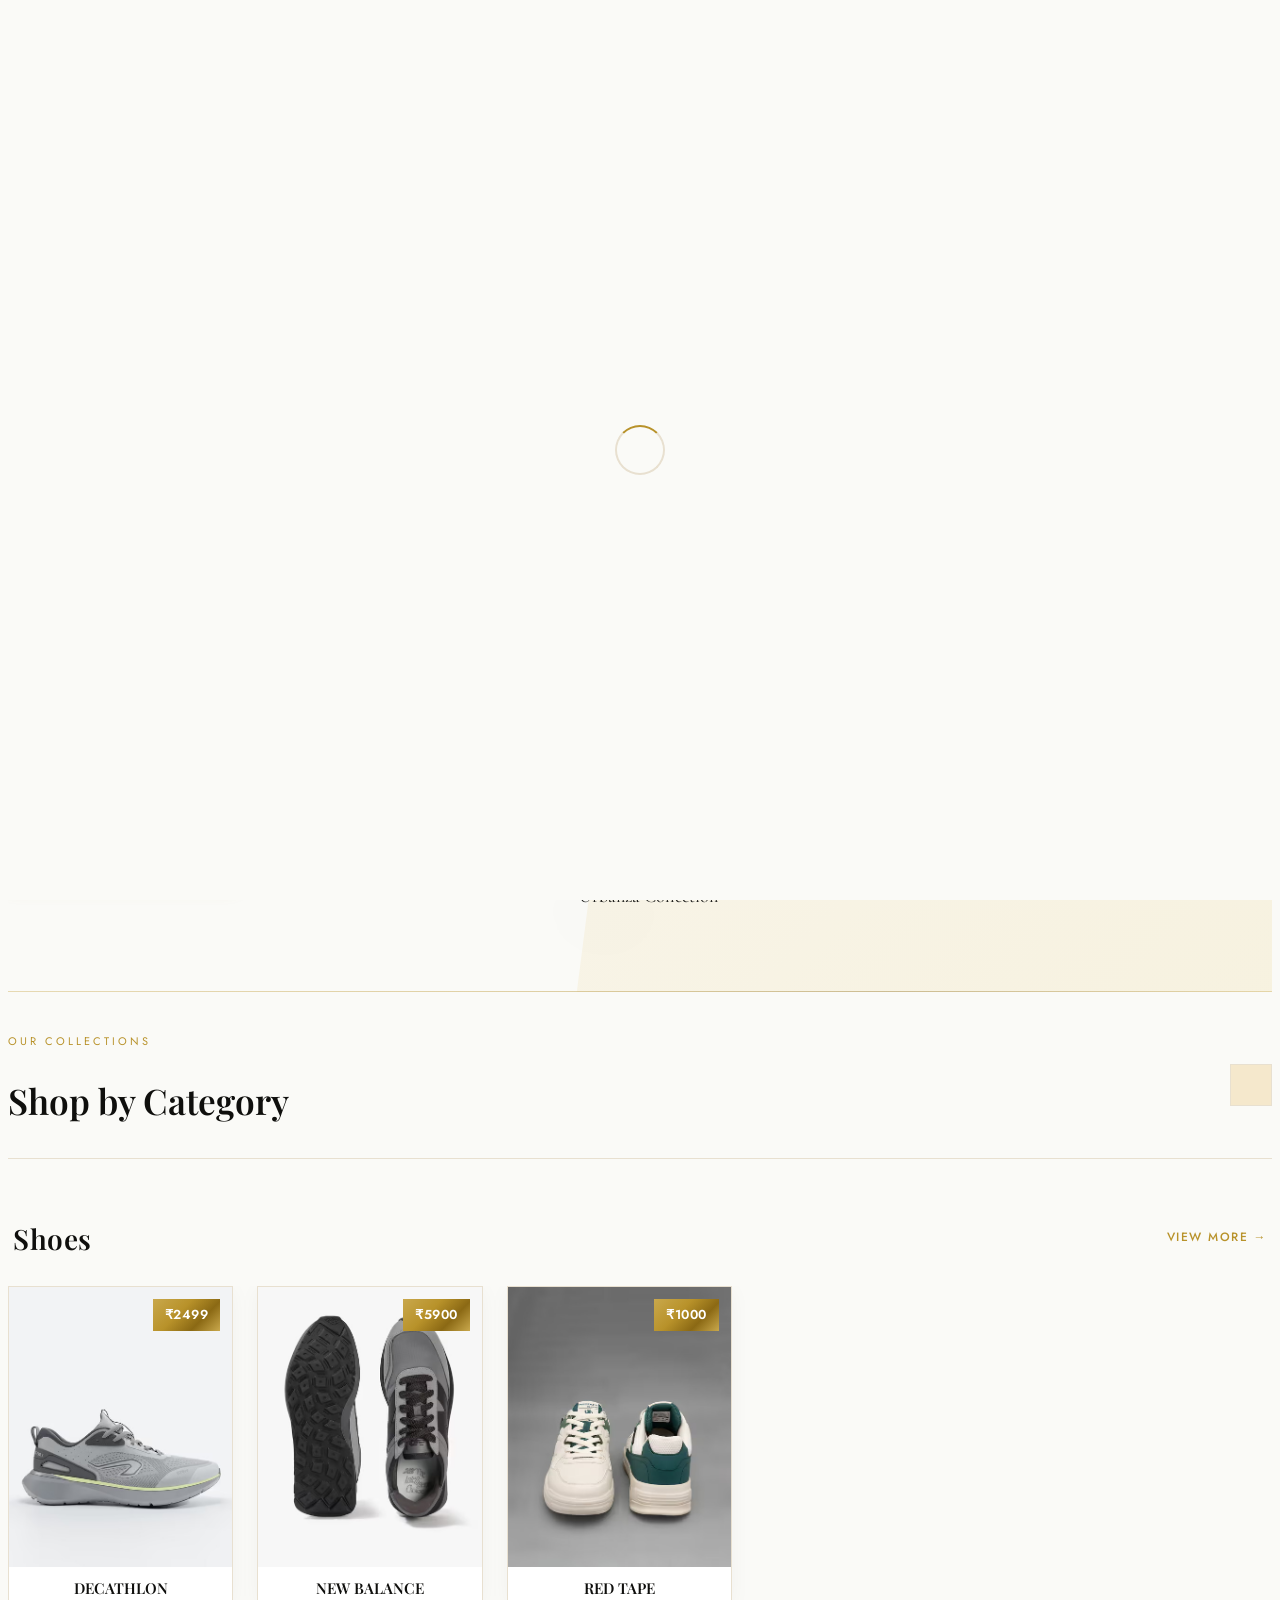
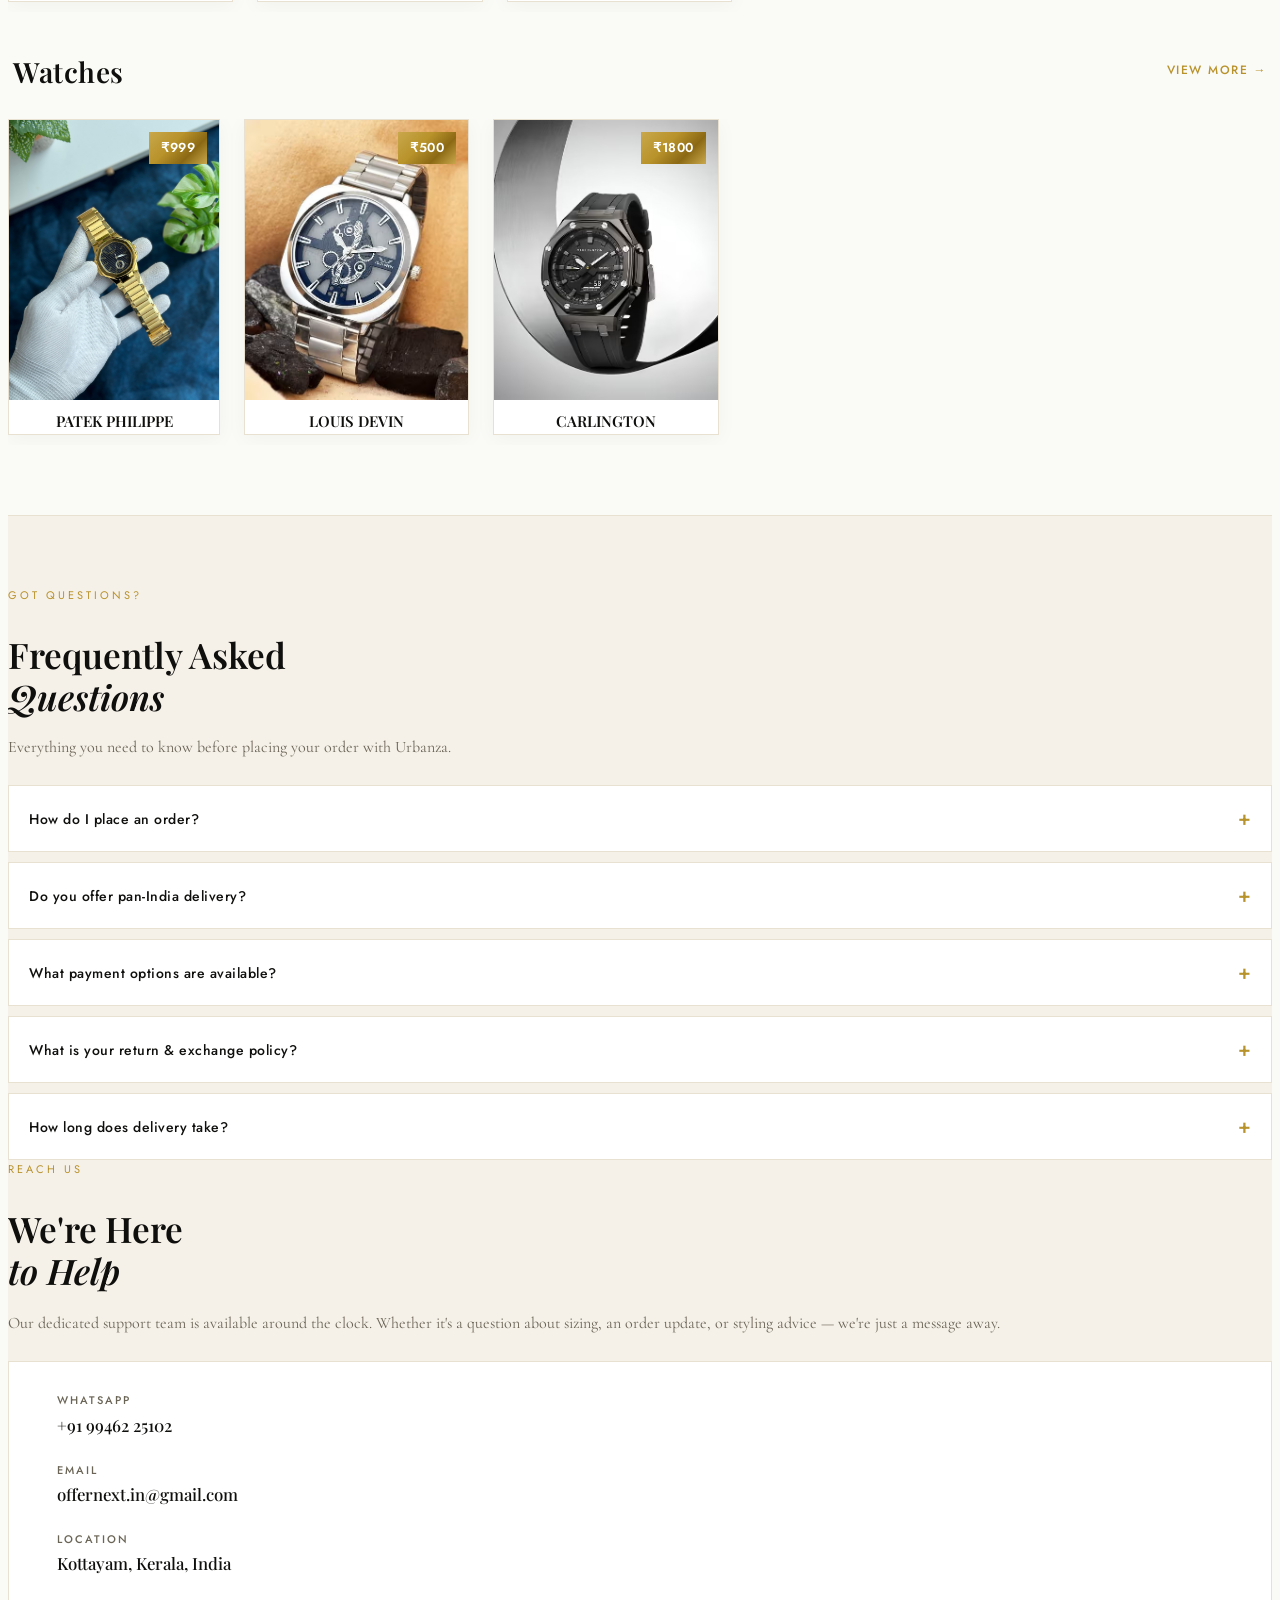
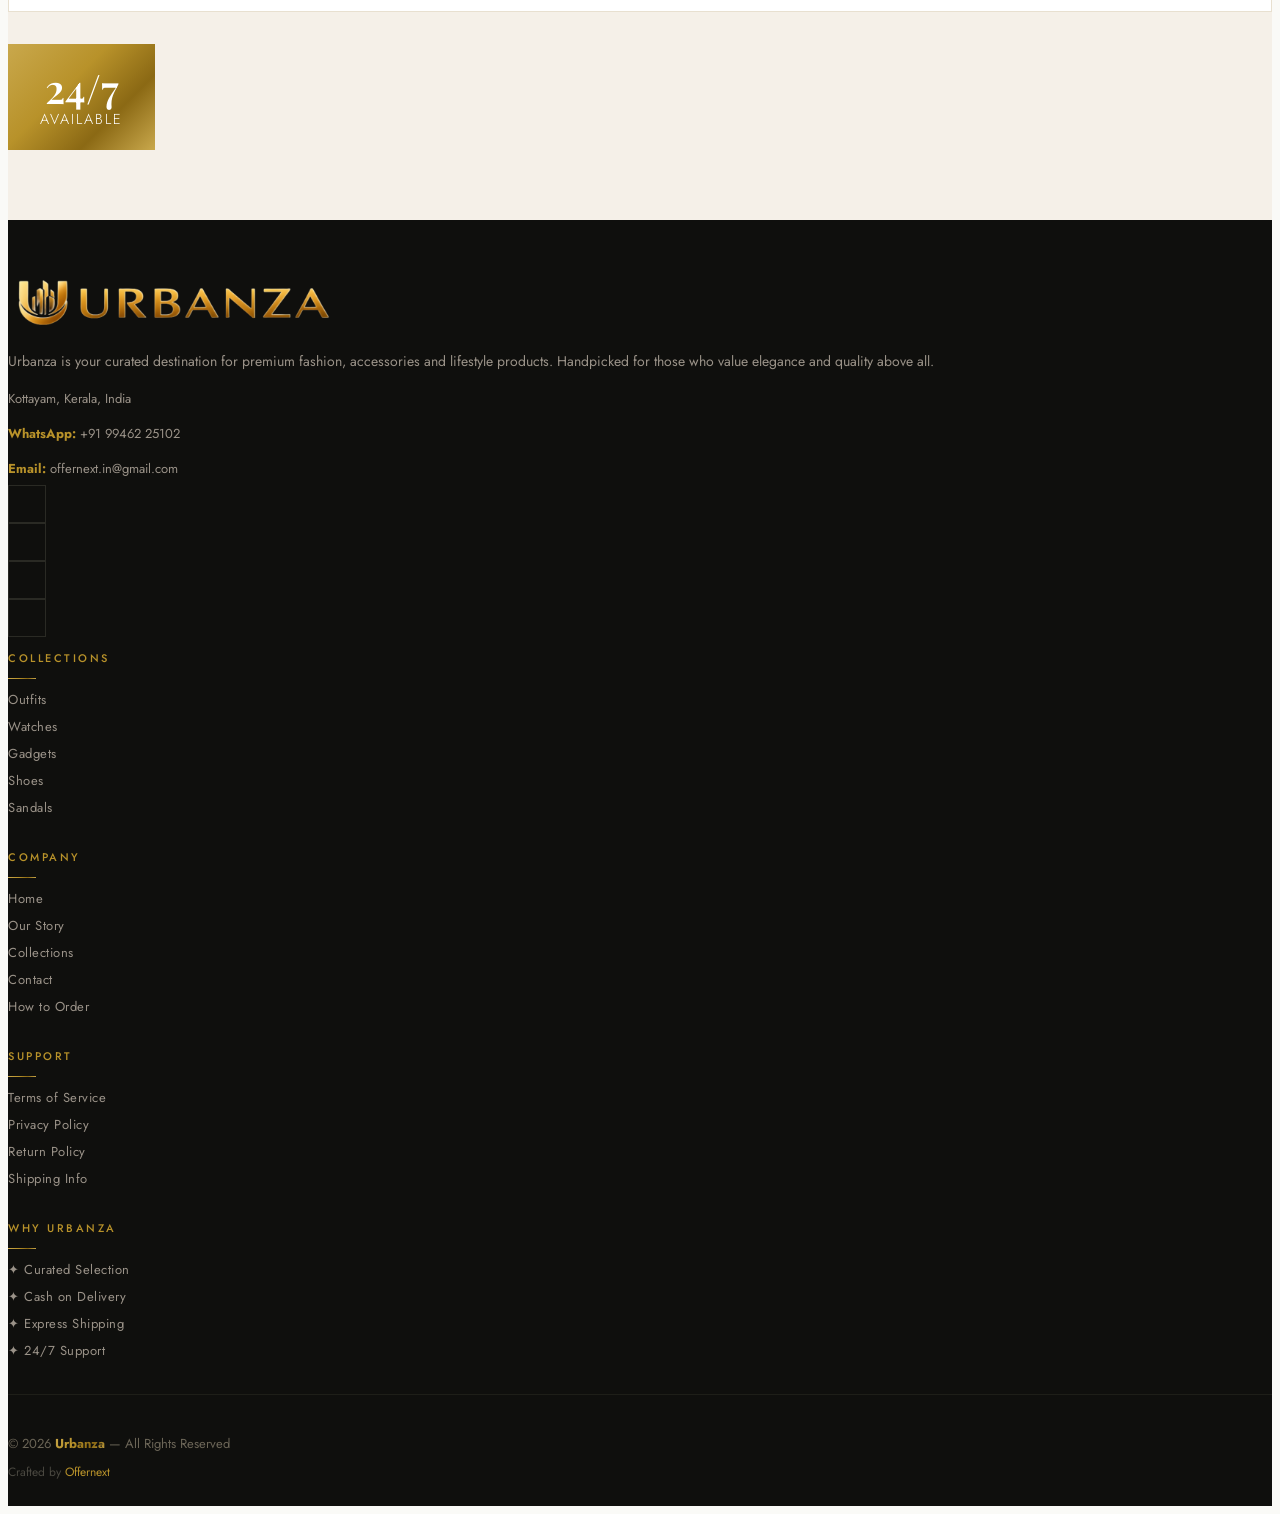
==== index.html @ 5f637f2b "Add files via upload" ====
<!-- 
  Built by Offernext
  🌐 https://offernext.in
  📧 offernext.in@gmail.com
-->
<!DOCTYPE html>
<html lang="en">
<head>
  <meta charset="utf-8">
  <meta content="width=device-width, initial-scale=1.0" name="viewport">
  <title>Urbanza — Elevated Living</title>
  <meta name="description" content="Urbanza — Curated luxury fashion, accessories and lifestyle essentials delivered across India.">
  <meta name="keywords" content="luxury fashion, premium watches, designer outfits, India">
  <link href="https://fonts.googleapis.com" rel="preconnect">
  <link href="https://fonts.gstatic.com" rel="preconnect" crossorigin>
  <link href="https://fonts.googleapis.com/css2?family=Playfair+Display:ital,wght@0,400;0,600;0,700;0,900;1,400;1,600&family=Cormorant+Garamond:ital,wght@0,300;0,400;0,500;0,600;1,300;1,400&family=Jost:wght@200;300;400;500;600&display=swap" rel="stylesheet">
  <link href="assets/vendor/bootstrap/css/bootstrap.min.css" rel="stylesheet">
  <link href="assets/vendor/bootstrap-icons/bootstrap-icons.css" rel="stylesheet">
  <link href="assets/vendor/aos/aos.css" rel="stylesheet">
  <link href="assets/vendor/glightbox/css/glightbox.min.css" rel="stylesheet">
  <link rel="stylesheet" href="https://cdn.jsdelivr.net/npm/swiper@11/swiper-bundle.min.css">
  <link href="assets/css/main.css" rel="stylesheet">
</head>

<body class="index-page">

  <div id="preloader">
    <div class="loader"></div>
  </div>

  <!-- ================= HEADER ================= -->
  <header id="header" class="header d-flex align-items-center fixed-top" data-aos="fade-down">
    <div class="header-container container-fluid container-xl position-relative d-flex align-items-center justify-content-between">
      <a href="index.html" class="logo d-flex align-items-center me-auto me-xl-0">
        <img src="assets/img/logo.png" alt="Urbanza">
      </a>
      <nav id="navmenu" class="navmenu">
        <ul>
          <li><a href="#hero" class="active">Home</a></li>
          <li><a href="#contact">About</a></li>
          <li class="dropdown">
            <a href="#">
              <span>Collections</span>
              <i class="bi bi-chevron-down toggle-dropdown"></i>
            </a>
            <ul id="categoryMenu"></ul>
          </li>
          <li><a href="#contact">Our Story</a></li>
          <li><a href="#contact">FAQ</a></li>
          <li><a href="#contact">Contact</a></li>
        </ul>
        <i class="mobile-nav-toggle d-xl-none bi bi-list"></i>
      </nav>
      <a class="btn-getstarted" href="#products"><i class="bi bi-bag"></i>Explore</a>
    </div>
  </header>

  <main class="main">

    <!-- ================= HERO SECTION ================= -->
    <section id="hero" class="hero section">
      <div class="container" data-aos="fade-up" data-aos-delay="100">
        <div class="row align-items-center">
          <div class="col-lg-6">
            <div class="hero-content" data-aos="fade-up" data-aos-delay="200">
              <div class="company-badge mb-4">
                <i class="bi bi-gem me-2"></i>
                Curated luxury for the discerning few
              </div>
              <h1 class="mb-4">
                Dress with<br>
                intention.<br>
                <span class="accent-text">Live in style.</span>
              </h1>
              <p class="mb-4 mb-md-5">
                Welcome to Urbanza — where every piece is handpicked for those who 
                appreciate the finer things. Premium quality, timeless design, 
                delivered to your door across India.
              </p>
              <div class="hero-buttons">
                <a class="hero-btn primary-btn" href="#products">
                  <i class="bi bi-bag"></i>
                  <span>Explore Collection</span>
                </a>
                <a class="hero-btn secondary-btn" href="#products">
                  <i class="bi bi-grid"></i>
                  <span>Categories</span>
                </a>
              </div>
            </div>
          </div>
          <div class="col-lg-6">
            <div class="hero-image" data-aos="zoom-out" data-aos-delay="200">
              <img src="assets/img/hero-img.png" alt="Urbanza Collection" class="img-fluid">
            </div>
          </div>
        </div>
      </div>
    </section>

    <!-- ================= PRODUCTS/CATEGORIES SECTION ================= -->
    <section class="product-wrapper">
      <div class="container">
        <div class="category-header-custom" data-aos="fade-up">
          <div>
            <span class="section-label">Our Collections</span>
            <h2 class="title">Shop by Category</h2>
          </div>
          <div class="category-search-wrapper" data-aos="fade-up">
            <i class="bi bi-search"></i>
            <input id="categorySearch" placeholder="Search collections..." />
          </div>
        </div>
        <section class="product-section" id="products" data-aos="fade-up" data-aos-delay="100">
        </section>
      </div>
    </section>

    <!-- ================= CONTACT & FAQ SECTION ================= -->
    <section id="contact" class="contact section faq-contact-section">
      <div class="container">
        <div class="row gy-4 align-items-start justify-content-between">

          <!-- FAQ -->
          <div class="col-xl-5">
            <span class="section-label" data-aos="fade-up">Got Questions?</span>
            <h2 class="title" data-aos="fade-up">Frequently Asked<br><em>Questions</em></h2>
            <p class="faq-description" data-aos="fade-up" data-aos-delay="100">
              Everything you need to know before placing your order with Urbanza.
            </p>
            <div class="faq" data-aos="fade-up" data-aos-delay="200">
              <div class="faq-item">
                <button class="faq-question">
                  How do I place an order?
                  <span class="faq-icon">+</span>
                </button>
                <div class="faq-answer">
                  <div class="faq-answer-inner">
                    Select your product, choose size & color, click "Place Order", and confirm the details via WhatsApp. Our team will process it promptly.
                  </div>
                </div>
              </div>
              <div class="faq-item">
                <button class="faq-question">
                  Do you offer pan-India delivery?
                  <span class="faq-icon">+</span>
                </button>
                <div class="faq-answer">
                  <div class="faq-answer-inner">
                    Yes, Urbanza delivers across all states in India with fast, insured, and secure shipping.
                  </div>
                </div>
              </div>
              <div class="faq-item">
                <button class="faq-question">
                  What payment options are available?
                  <span class="faq-icon">+</span>
                </button>
                <div class="faq-answer">
                  <div class="faq-answer-inner">
                    We accept UPI, Cash on Delivery (where available), and direct bank transfer.
                  </div>
                </div>
              </div>
              <div class="faq-item">
                <button class="faq-question">
                  What is your return & exchange policy?
                  <span class="faq-icon">+</span>
                </button>
                <div class="faq-answer">
                  <div class="faq-answer-inner">
                    We offer hassle-free size exchanges within 3 days of delivery. Please retain original packaging.
                  </div>
                </div>
              </div>
              <div class="faq-item">
                <button class="faq-question">
                  How long does delivery take?
                  <span class="faq-icon">+</span>
                </button>
                <div class="faq-answer">
                  <div class="faq-answer-inner">
                    Standard delivery takes 3–7 working days depending on your location across India.
                  </div>
                </div>
              </div>
            </div>
          </div>

          <!-- Contact -->
          <div class="col-xl-6">
            <span class="section-label" data-aos="fade-up">Reach Us</span>
            <h2 class="title" data-aos="fade-up">We're Here<br><em>to Help</em></h2>
            <p class="contact-description" data-aos="fade-up" data-aos-delay="100">
              Our dedicated support team is available around the clock. Whether it's a 
              question about sizing, an order update, or styling advice — we're just a 
              message away.
            </p>
            <div class="contact-box" data-aos="fade-up" data-aos-delay="200">
              <div class="contact-item">
                <i class="bi bi-whatsapp"></i>
                <div>
                  <h4>WhatsApp</h4>
                  <p>+91 99462 25102</p>
                </div>
              </div>
              <div class="contact-item">
                <i class="bi bi-envelope-fill"></i>
                <div>
                  <h4>Email</h4>
                  <p>offernext.in@gmail.com</p>
                </div>
              </div>
              <div class="contact-item">
                <i class="bi bi-geo-alt-fill"></i>
                <div>
                  <h4>Location</h4>
                  <p>Kottayam, Kerala, India</p>
                </div>
              </div>
            </div>
            <div class="image-wrapper" data-aos="fade-up">
              <div class="experience-badge">
                <h3>24/7 <span>Available</span></h3>
              </div>
            </div>
          </div>

        </div>
      </div>
    </section>

  </main>

  <!-- ================= FOOTER ================= -->
  <footer id="footer" class="footer" data-aos="fade-up">
    <div class="container footer-top">
      <div class="row gy-4">

        <div class="col-lg-4 col-md-6 footer-about">
          <a href="index.html" class="logo d-flex align-items-center mb-3">
            <img src="assets/img/logo.png" alt="Urbanza" style="max-height:48px;">
          </a>
          <p>
            Urbanza is your curated destination for premium fashion, 
            accessories and lifestyle products. Handpicked for those who 
            value elegance and quality above all.
          </p>
          <div class="footer-contact pt-3">
            <p>Kottayam, Kerala, India</p>
            <p class="mt-2"><strong style="color:#B8922A;">WhatsApp:</strong> <span>+91 99462 25102</span></p>
            <p><strong style="color:#B8922A;">Email:</strong> <span>offernext.in@gmail.com</span></p>
          </div>
          <div class="social-links d-flex mt-4">
            <a href=""><i class="bi bi-twitter-x"></i></a>
            <a href=""><i class="bi bi-facebook"></i></a>
            <a href=""><i class="bi bi-instagram"></i></a>
            <a href=""><i class="bi bi-linkedin"></i></a>
          </div>
        </div>

        <div class="col-lg-2 col-md-3 footer-links">
          <h4>Collections</h4>
          <ul>
            <li><a href="category.html?name=Trending%20Outfits">Outfits</a></li>
            <li><a href="category.html?name=Watches">Watches</a></li>
            <li><a href="category.html?name=Gadgets">Gadgets</a></li>
            <li><a href="category.html?name=Shoes">Shoes</a></li>
            <li><a href="category.html?name=Sandals">Sandals</a></li>
          </ul>
        </div>

        <div class="col-lg-2 col-md-3 footer-links">
          <h4>Company</h4>
          <ul>
            <li><a href="#hero">Home</a></li>
            <li><a href="#contact">Our Story</a></li>
            <li><a href="#products">Collections</a></li>
            <li><a href="#contact">Contact</a></li>
            <li><a href="#contact">How to Order</a></li>
          </ul>
        </div>

        <div class="col-lg-2 col-md-3 footer-links">
          <h4>Support</h4>
          <ul>
            <li><a href="#">Terms of Service</a></li>
            <li><a href="#">Privacy Policy</a></li>
            <li><a href="#">Return Policy</a></li>
            <li><a href="#">Shipping Info</a></li>
          </ul>
        </div>

        <div class="col-lg-2 col-md-3 footer-links">
          <h4>Why Urbanza</h4>
          <ul>
            <li><a href="#">✦ Curated Selection</a></li>
            <li><a href="#">✦ Cash on Delivery</a></li>
            <li><a href="#">✦ Express Shipping</a></li>
            <li><a href="#">✦ 24/7 Support</a></li>
          </ul>
        </div>

      </div>
    </div>
    <div class="container copyright text-center mt-4">
      <p>© 2026 <strong class="px-1 sitename">Urbanza</strong> — All Rights Reserved</p>
      <div class="credits">
        Crafted by <a href="https://offernext.in">Offernext</a>
      </div>
    </div>
  </footer>

  <!-- SCROLL TO TOP -->
  <a href="#" id="scroll-top" class="scroll-top d-flex align-items-center justify-content-center">
    <i class="bi bi-arrow-up-short"></i>
  </a>

  <!-- VENDOR SCRIPTS -->
  <script src="assets/vendor/bootstrap/js/bootstrap.bundle.min.js"></script>
  <script src="assets/vendor/aos/aos.js"></script>
  <script src="assets/vendor/glightbox/js/glightbox.min.js"></script>
  <script src="https://cdn.jsdelivr.net/npm/swiper@11/swiper-bundle.min.js"></script>
  <script src="assets/vendor/isotope-layout/isotope.pkgd.min.js"></script>

  <!-- APP SCRIPTS -->
  <script src="assets/js/products-data.js"></script>
  <script src="assets/js/products.js"></script>
  <script src="assets/js/main.js"></script>
</body>
</html>
---- assets/css/main.css ----
/* 
  Built by Offernext
  https://offernext.in
  offernext.in@gmail.com
*/

/* ============================================================
   LUXURY FONT IMPORTS - Playfair Display + Cormorant Garamond
   ============================================================ */
@import url('https://fonts.googleapis.com/css2?family=Playfair+Display:ital,wght@0,400;0,600;0,700;0,900;1,400;1,600&family=Cormorant+Garamond:ital,wght@0,300;0,400;0,500;0,600;1,300;1,400&family=Jost:wght@200;300;400;500;600&display=swap');

/* Fonts */
:root {
  --default-font: "Cormorant Garamond", Georgia, serif;
  --heading-font: "Playfair Display", Georgia, serif;
  --nav-font: "Jost", sans-serif;
  --ui-font: "Jost", sans-serif;
}

/* ============================================================
   LUXURY COLOR PALETTE - Gold & Cream
   ============================================================ */
:root {
  --background-color: #FAFAF7;
  --default-color: #1C1C1A;
  --heading-color: #0F0F0D;
  --accent-color: #B8922A;
  --accent-light: #D4A843;
  --accent-pale: #F5E8CC;
  --gold-gradient: linear-gradient(135deg, #C9A84C 0%, #B8922A 40%, #8B6914 70%, #C9A84C 100%);
  --surface-color: #FFFFFF;
  --contrast-color: #FFFFFF;
  --border-color: #E8E0D0;
  --muted-color: #6B6557;
}

/* Nav Menu Colors */
:root {
  --nav-color: #1C1C1A;
  --nav-hover-color: #B8922A;
  --nav-mobile-background-color: #FAFAF7;
  --nav-dropdown-background-color: #FAFAF7;
  --nav-dropdown-color: #1C1C1A;
  --nav-dropdown-hover-color: #B8922A;
}

/* Smooth scroll */
:root {
  scroll-behavior: smooth;
}

/* ============================================================
   BASE STYLES
   ============================================================ */
*, *::before, *::after {
  box-sizing: border-box;
}

body {
  color: var(--default-color);
  background-color: var(--background-color);
  font-family: var(--default-font);
  font-size: 18px;
  font-weight: 400;
  line-height: 1.7;
  -webkit-font-smoothing: antialiased;
}

a {
  color: var(--accent-color);
  text-decoration: none;
  transition: 0.3s;
}

a:hover {
  color: var(--accent-light);
  text-decoration: none;
}

h1, h2, h3, h4, h5, h6 {
  color: var(--heading-color);
  font-family: var(--heading-font);
  font-weight: 600;
  line-height: 1.2;
}

p {
  color: var(--muted-color);
  font-size: 1rem;
  line-height: 1.8;
}

/* ============================================================
   LUXURY DECORATIVE ELEMENTS
   ============================================================ */
.gold-divider {
  display: block;
  width: 60px;
  height: 2px;
  background: var(--gold-gradient);
  margin: 1rem 0;
}

/* ============================================================
   PRELOADER
   ============================================================ */
#preloader {
  position: fixed;
  inset: 0;
  background: #FAFAF7;
  display: flex;
  flex-direction: column;
  justify-content: center;
  align-items: center;
  z-index: 99999;
  gap: 20px;
}

.loader {
  width: 50px;
  height: 50px;
  border: 2px solid #E8E0D0;
  border-top: 2px solid #B8922A;
  border-radius: 50%;
  animation: spin 1s linear infinite;
}

@keyframes spin {
  to { transform: rotate(360deg); }
}

/* ============================================================
   HEADER
   ============================================================ */
.header {
  --background-color: rgba(250, 250, 247, 0);
  color: var(--default-color);
  background-color: var(--background-color);
  padding: 14px 0;
  transition: all 0.5s;
  z-index: 997;
}

.header .header-container {
  background: rgba(250, 250, 247, 0.95);
  backdrop-filter: blur(20px);
  -webkit-backdrop-filter: blur(20px);
  border-radius: 0;
  padding: 8px 30px;
  border-bottom: 1px solid var(--border-color);
  box-shadow: 0 2px 30px rgba(184, 146, 42, 0.08);
}

.scrolled .header .header-container {
  background: rgba(250, 250, 247, 0.98);
  box-shadow: 0 4px 40px rgba(0, 0, 0, 0.08);
}

.header .logo {
  line-height: 1;
  padding-left: 0;
}

.header .logo img {
  max-height: 30px;
  margin-right: 0;
}

.header .logo h1 {
  font-family: var(--heading-font);
  font-size: 28px;
  margin: 0;
  font-weight: 700;
  background: var(--gold-gradient);
  -webkit-background-clip: text;
  -webkit-text-fill-color: transparent;
  background-clip: text;
  letter-spacing: 3px;
}

.header .btn-getstarted,
.header .btn-getstarted:focus {
  color: var(--contrast-color);
  background: var(--gold-gradient);
  font-family: var(--ui-font);
  font-size: 12px;
  font-weight: 500;
  letter-spacing: 2px;
  text-transform: uppercase;
  padding: 10px 24px;
  margin: 0 0 0 30px;
  border-radius: 0;
  border: 1px solid transparent;
  transition: 0.3s;
}

.header .btn-getstarted:hover,
.header .btn-getstarted:focus:hover {
  color: var(--accent-color);
  background: transparent;
  border-color: var(--accent-color);
}

@media (max-width: 1200px) {
  .header { padding-top: 10px; }
  .header .header-container {
    margin-left: 0;
    margin-right: 0;
    padding: 8px 16px 8px 20px;
  }
  .header .logo { order: 1; }
  .header .btn-getstarted {
    order: 2;
    margin: 0 10px 0 0;
    padding: 8px 16px;
    font-size: 11px;
  }
  .header .navmenu { order: 3; }
}

@media (max-width: 780px) {
  .header .logo img { max-height: 40px; }
}

/* ============================================================
   NAVIGATION
   ============================================================ */
/* Desktop Nav */
@media (min-width: 1200px) {
  .navmenu { padding: 0; }

  .navmenu ul {
    margin: 0;
    padding: 0;
    display: flex;
    list-style: none;
    align-items: center;
  }

  .navmenu li { position: relative; }

  .navmenu a,
  .navmenu a:focus {
    color: var(--nav-color);
    padding: 18px 16px;
    font-size: 12px;
    font-family: var(--nav-font);
    font-weight: 400;
    letter-spacing: 2px;
    text-transform: uppercase;
    display: flex;
    align-items: center;
    justify-content: space-between;
    white-space: nowrap;
    transition: 0.3s;
  }

  .navmenu a i,
  .navmenu a:focus i {
    font-size: 11px;
    line-height: 0;
    margin-left: 5px;
    transition: 0.3s;
  }

  .navmenu li:last-child a { padding-right: 0; }

  .navmenu li:hover > a,
  .navmenu .active,
  .navmenu .active:focus {
    color: var(--nav-hover-color);
  }

  .navmenu .dropdown ul {
    margin: 0;
    padding: 14px 0;
    background: var(--surface-color);
    display: block;
    position: absolute;
    visibility: hidden;
    left: 14px;
    top: 130%;
    opacity: 0;
    transition: 0.3s;
    border-radius: 0;
    z-index: 99;
    min-width: 200px;
    border: 1px solid var(--border-color);
    box-shadow: 0 10px 40px rgba(0,0,0,0.10);
  }

  .navmenu .dropdown ul li { min-width: 200px; }

  .navmenu .dropdown ul a {
    padding: 10px 24px;
    font-size: 11px;
    letter-spacing: 1.5px;
    text-transform: uppercase;
    color: var(--nav-dropdown-color);
  }

  .navmenu .dropdown ul a:hover,
  .navmenu .dropdown ul .active:hover,
  .navmenu .dropdown ul li:hover > a {
    color: var(--nav-dropdown-hover-color);
  }

  .navmenu .dropdown:hover > ul {
    opacity: 1;
    top: 100%;
    visibility: visible;
  }
}

/* Mobile Nav */
@media (max-width: 1199px) {
  .mobile-nav-toggle {
    color: var(--nav-color);
    font-size: 26px;
    line-height: 0;
    margin-right: 10px;
    cursor: pointer;
    transition: color 0.3s;
  }

  .navmenu {
    padding: 0;
    z-index: 9997;
  }

  .navmenu ul {
    display: none;
    list-style: none;
    position: absolute;
    inset: 60px 20px 20px 20px;
    padding: 14px 0;
    margin: 0;
    border-radius: 0;
    background-color: var(--nav-mobile-background-color);
    border: 1px solid var(--border-color);
    overflow-y: auto;
    transition: 0.3s;
    z-index: 9998;
    box-shadow: 0 10px 40px rgba(0,0,0,0.1);
  }

  .navmenu a,
  .navmenu a:focus {
    color: var(--nav-dropdown-color);
    padding: 12px 24px;
    font-family: var(--nav-font);
    font-size: 12px;
    font-weight: 400;
    letter-spacing: 2px;
    text-transform: uppercase;
    display: flex;
    align-items: center;
    justify-content: space-between;
    white-space: nowrap;
    transition: 0.3s;
  }

  .navmenu a i,
  .navmenu a:focus i {
    font-size: 12px;
    line-height: 0;
    margin-left: 5px;
    width: 30px;
    height: 30px;
    display: flex;
    align-items: center;
    justify-content: center;
    border-radius: 50%;
    transition: 0.3s;
    background-color: color-mix(in srgb, var(--accent-color), transparent 90%);
  }

  .navmenu a:hover,
  .navmenu .active,
  .navmenu .active:focus { color: var(--nav-dropdown-hover-color); }

  .navmenu .active i,
  .navmenu .active:focus i {
    background-color: var(--accent-color);
    color: var(--contrast-color);
    transform: rotate(180deg);
  }

  .navmenu .dropdown ul {
    position: static;
    display: none;
    z-index: 99;
    padding: 10px 0;
    margin: 10px 20px;
    background-color: var(--nav-dropdown-background-color);
    border: 1px solid color-mix(in srgb, var(--default-color), transparent 90%);
    box-shadow: none;
    transition: all 0.5s ease-in-out;
  }

  .navmenu .dropdown > .dropdown-active {
    display: block;
    background-color: rgba(33, 37, 41, 0.03);
  }

  .mobile-nav-active { overflow: hidden; }

  .mobile-nav-active .mobile-nav-toggle {
    color: #fff;
    position: absolute;
    font-size: 32px;
    top: 15px;
    right: 15px;
    margin-right: 0;
    z-index: 9999;
  }

  .mobile-nav-active .navmenu {
    position: fixed;
    overflow: hidden;
    inset: 0;
    background: rgba(15, 15, 13, 0.85);
    transition: 0.3s;
  }

  .mobile-nav-active .navmenu > ul { display: block; }
}

/* ============================================================
   FOOTER
   ============================================================ */
.footer {
  color: var(--default-color);
  background-color: #0F0F0D;
  font-size: 14px;
  position: relative;
}

.footer .footer-top {
  padding-top: 60px;
}

.footer .footer-about .logo {
  line-height: 1;
  margin-bottom: 20px;
}

.footer .footer-about .logo img {
  max-height: 30px;
  margin-right: 0;
}

.footer .footer-about .logo span {
  font-family: var(--heading-font);
  font-size: 28px;
  font-weight: 700;
  letter-spacing: 3px;
  background: var(--gold-gradient);
  -webkit-background-clip: text;
  -webkit-text-fill-color: transparent;
  background-clip: text;
}

.footer .footer-about p {
  font-size: 14px;
  color: #9A9288;
  font-family: var(--ui-font);
  line-height: 1.7;
}

.footer .footer-contact p {
  color: #9A9288;
  font-family: var(--ui-font);
  font-size: 13px;
  margin-bottom: 5px;
}

.footer .social-links a {
  display: flex;
  align-items: center;
  justify-content: center;
  width: 38px;
  height: 38px;
  border-radius: 0;
  border: 1px solid #2A2A24;
  font-size: 15px;
  color: #9A9288;
  margin-right: 8px;
  transition: 0.3s;
}

.footer .social-links a:hover {
  color: var(--accent-color);
  border-color: var(--accent-color);
}

.footer h4 {
  font-family: var(--ui-font);
  font-size: 11px;
  font-weight: 500;
  letter-spacing: 2.5px;
  text-transform: uppercase;
  color: var(--accent-color);
  position: relative;
  padding-bottom: 14px;
  margin-bottom: 14px;
}

.footer h4::after {
  content: '';
  position: absolute;
  bottom: 0;
  left: 0;
  width: 28px;
  height: 1px;
  background: var(--gold-gradient);
}

.footer .footer-links { margin-bottom: 30px; }

.footer .footer-links ul {
  list-style: none;
  padding: 0;
  margin: 0;
}

.footer .footer-links ul li {
  padding: 7px 0;
  display: flex;
  align-items: center;
}

.footer .footer-links ul li:first-child { padding-top: 0; }

.footer .footer-links ul a {
  color: #9A9288;
  font-family: var(--ui-font);
  font-size: 13px;
  letter-spacing: 0.5px;
  display: inline-block;
  line-height: 1;
  transition: 0.3s;
}

.footer .footer-links ul a:hover { color: var(--accent-color); }

.footer .copyright {
  padding: 24px 0;
  border-top: 1px solid #1E1E18;
}

.footer .copyright p {
  margin-bottom: 0;
  font-family: var(--ui-font);
  font-size: 13px;
  color: #6B6557;
}

.footer .sitename {
  background: var(--gold-gradient);
  -webkit-background-clip: text;
  -webkit-text-fill-color: transparent;
  background-clip: text;
}

.footer .credits {
  margin-top: 6px;
  font-family: var(--ui-font);
  font-size: 12px;
  color: #4A4840;
}

.footer .credits a {
  color: var(--accent-color);
}

/* ============================================================
   SCROLL TOP
   ============================================================ */
.scroll-top {
  position: fixed;
  visibility: hidden;
  opacity: 0;
  right: 20px;
  bottom: -15px;
  z-index: 99999;
  background: var(--gold-gradient);
  width: 42px;
  height: 42px;
  border-radius: 0;
  transition: all 0.4s;
}

.scroll-top i {
  font-size: 22px;
  color: #fff;
  line-height: 0;
}

.scroll-top:hover { opacity: 0.85; }

.scroll-top.active {
  visibility: visible;
  opacity: 1;
  bottom: 20px;
}

/* ============================================================
   GLOBAL SECTIONS
   ============================================================ */
section,
.section {
  color: var(--default-color);
  background-color: var(--background-color);
  padding: 70px 0;
  scroll-margin-top: 90px;
  overflow: clip;
}

@media (max-width: 1199px) {
  section,
  .section { scroll-margin-top: 66px; }
}

/* ============================================================
   GLOBAL TITLES
   ============================================================ */
.title {
  font-family: var(--heading-font);
  font-size: 2.2rem;
  font-weight: 600;
  margin-bottom: 1rem;
  line-height: 1.2;
  color: var(--heading-color);
}

@media (max-width: 992px) {
  .title { font-size: 1.8rem; }
}

/* ============================================================
   HERO SECTION
   ============================================================ */
.hero {
  position: relative;
  padding-top: 160px;
  padding-bottom: 80px;
  background: #FAFAF7;
  overflow: hidden;
}

.hero::before {
  content: "";
  position: absolute;
  top: 0;
  right: 0;
  width: 55%;
  height: 100%;
  background: linear-gradient(135deg, #F5E8CC 0%, #EDD99A 100%);
  opacity: 0.25;
  clip-path: polygon(15% 0, 100% 0, 100% 100%, 0% 100%);
  pointer-events: none;
}

.hero::after {
  content: "";
  position: absolute;
  bottom: 0;
  left: 0;
  width: 100%;
  height: 1px;
  background: var(--gold-gradient);
  opacity: 0.4;
}

.hero .hero-content {
  position: relative;
  z-index: 1;
}

.hero .company-badge {
  display: inline-flex;
  align-items: center;
  padding: 6px 16px;
  background: transparent;
  border: 1px solid var(--accent-color);
  border-radius: 0;
  color: var(--accent-color);
  font-family: var(--ui-font);
  font-size: 11px;
  font-weight: 400;
  letter-spacing: 3px;
  text-transform: uppercase;
  margin-bottom: 1.5rem;
}

.hero .company-badge i {
  font-size: 1rem;
  margin-right: 8px;
}

.hero .hero-content h1 {
  font-family: var(--heading-font);
  font-size: 4rem;
  line-height: 1.1;
  font-weight: 600;
  letter-spacing: -1px;
  color: var(--heading-color);
}

.hero .hero-content h1 .accent-text {
  background: var(--gold-gradient);
  -webkit-background-clip: text;
  -webkit-text-fill-color: transparent;
  background-clip: text;
  font-style: italic;
}

.hero .hero-content p {
  font-size: 1.1rem;
  color: var(--muted-color);
  max-width: 480px;
  line-height: 1.8;
}

.hero-buttons {
  display: flex;
  gap: 16px;
  flex-wrap: wrap;
  align-items: center;
}

.hero-btn {
  display: inline-flex;
  align-items: center;
  gap: 8px;
  padding: 14px 28px;
  border-radius: 0;
  border: none;
  font-family: var(--ui-font);
  font-size: 12px;
  font-weight: 500;
  letter-spacing: 2px;
  text-transform: uppercase;
  cursor: pointer;
  transition: all 0.3s ease;
}

.hero-btn i { font-size: 16px; }

.primary-btn {
  background: var(--gold-gradient);
  color: #fff;
  box-shadow: 0 4px 20px rgba(184, 146, 42, 0.3);
}

.primary-btn:hover {
  transform: translateY(-2px);
  box-shadow: 0 8px 30px rgba(184, 146, 42, 0.4);
  color: #fff;
}

.secondary-btn {
  background: transparent;
  color: var(--heading-color);
  border: 1px solid var(--border-color);
}

.secondary-btn:hover {
  border-color: var(--accent-color);
  color: var(--accent-color);
}

.hero .hero-image {
  position: relative;
  text-align: center;
  z-index: 1;
}

.hero .hero-image img {
  max-width: 85%;
  height: auto;
  filter: drop-shadow(0 20px 60px rgba(184,146,42,0.15));
}

@media (max-width: 992px) {
  .hero .hero-content {
    text-align: center;
    margin-bottom: 3rem;
  }
  .hero .hero-content h1 { font-size: 2.8rem; }
  .hero .hero-content p { margin: 0 auto 2rem; }
  .hero .hero-content .hero-buttons { justify-content: center; }
}

@media (max-width: 780px) {
  .hero .hero-content h1 { font-size: 2.2rem; }
}

/* ============================================================
   PRODUCTS SECTION
   ============================================================ */
.product-wrapper {
  padding: 40px 0 60px;
  background: #FAFAF7;
}

.product-section {
  padding: 10px 0;
  background: transparent;
}

.product-section h2 {
  font-family: var(--heading-font);
  font-size: 28px;
  font-weight: 600;
  margin-bottom: 20px;
}

.productSwiper {
  padding-bottom: 10px;
}

.swiper-slide {
  width: auto;
}

.product-card {
  width: 100%;
  max-width: 240px;
  background: #fff;
  border-radius: 0;
  border: 1px solid var(--border-color);
  box-shadow: 0 4px 20px rgba(0,0,0,0.04);
  overflow: hidden;
  text-align: center;
  transition: all 0.4s ease;
}

.product-card:hover {
  transform: translateY(-6px);
  box-shadow: 0 12px 40px rgba(184, 146, 42, 0.12);
  border-color: color-mix(in srgb, var(--accent-color), transparent 60%);
}

.product-image {
  position: relative;
  width: 100%;
  height: 280px;
  overflow: hidden;
}

.product-image img {
  width: 100%;
  height: 100%;
  object-fit: cover;
  display: block;
  transition: transform 0.6s ease;
}

.product-card:hover .product-image img {
  transform: scale(1.04);
}

.product-card h4 {
  font-family: var(--heading-font);
  font-size: 15px;
  font-weight: 600;
  margin: 12px 10px 4px;
  text-align: center;
  color: var(--heading-color);
}

.product-card p {
  font-family: var(--ui-font);
  font-size: 14px;
  font-weight: 500;
  margin-bottom: 12px;
  color: var(--accent-color);
}

.price-tag {
  position: absolute;
  top: 12px;
  right: 12px;
  background: var(--gold-gradient);
  color: #fff;
  padding: 5px 12px;
  font-family: var(--ui-font);
  font-size: 13px;
  font-weight: 600;
  border-radius: 0;
  z-index: 2;
  letter-spacing: 0.5px;
}

.availability-box {
  position: absolute;
  bottom: 10px;
  right: 10px;
  background: rgba(255, 255, 255, 0.96);
  padding: 6px 10px;
  border-radius: 0;
  border: 1px solid var(--border-color);
  font-size: 12px;
  font-weight: 600;
  z-index: 2;
}

.availability-box .status {
  display: block;
  margin-bottom: 4px;
  color: #2e7d32;
  font-family: var(--ui-font);
  font-size: 11px;
}

.availability-box .colors {
  display: flex;
  gap: 3px;
}

.availability-box .color {
  width: 12px;
  height: 12px;
  border-radius: 50%;
  border: 1px solid #ccc;
}

.availability-box .colors span,
.availability-box .color {
  width: 14px;
  height: 14px;
  border-radius: 50%;
  display: inline-block;
  padding: 0;
}

/* ============================================================
   CATEGORY HEADER + SEARCH
   ============================================================ */
.category-header-custom {
  display: flex;
  justify-content: space-between;
  align-items: center;
  padding-bottom: 20px;
  border-bottom: 1px solid var(--border-color);
  margin-bottom: 10px;
}

.category-search-wrapper {
  position: relative;
  width: 42px;
  height: 42px;
  border-radius: 0;
  background: var(--accent-pale);
  border: 1px solid var(--border-color);
  display: flex;
  align-items: center;
  justify-content: center;
  cursor: pointer;
  transition: 0.3s;
  overflow: hidden;
}

.category-search-wrapper i {
  font-size: 16px;
  color: var(--accent-color);
}

.category-search-wrapper input {
  position: absolute;
  width: 0;
  opacity: 0;
  border: none;
  outline: none;
  background: transparent;
  padding-left: 35px;
  font-family: var(--ui-font);
  font-size: 13px;
  transition: 0.3s;
}

.category-search-wrapper.active {
  width: 220px;
  border-radius: 0;
  justify-content: flex-start;
  padding-left: 12px;
}

.category-search-wrapper.active input {
  width: 100%;
  opacity: 1;
}

#categoryTitle {
  display: none;
  margin: 0;
  padding: 0;
}

/* ============================================================
   CONTACT & FAQ SECTION
   ============================================================ */
.faq-contact-section {
  background: #F5F0E8;
  border-top: 1px solid var(--border-color);
}

.faq-description {
  margin-bottom: 24px;
  color: var(--muted-color);
  font-size: 1rem;
  line-height: 1.7;
}

.faq {
  display: flex;
  flex-direction: column;
  gap: 10px;
}

.faq-item {
  background: #fff;
  border-radius: 0;
  overflow: hidden;
  border: 1px solid var(--border-color);
  transition: 0.3s;
}

.faq-item:hover {
  border-color: color-mix(in srgb, var(--accent-color), transparent 60%);
  box-shadow: 0 4px 20px rgba(184, 146, 42, 0.06);
}

.faq-question {
  width: 100%;
  padding: 18px 20px;
  display: flex;
  justify-content: space-between;
  align-items: center;
  border: none;
  background: none;
  font-family: var(--ui-font);
  font-weight: 500;
  font-size: 14px;
  letter-spacing: 0.5px;
  cursor: pointer;
  color: var(--heading-color);
  text-align: left;
}

.faq-icon {
  font-size: 20px;
  color: var(--accent-color);
  transition: transform 0.3s ease;
  flex-shrink: 0;
}

.faq-answer {
  max-height: 0;
  overflow: hidden;
  padding: 0 20px;
  font-family: var(--ui-font);
  font-size: 14px;
  color: var(--muted-color);
  transition: all 0.35s ease;
  line-height: 1.7;
}

.faq-answer-inner {
  padding-top: 0;
  padding-bottom: 0;
}

.faq-item.active .faq-answer {
  max-height: 200px;
  padding: 0 20px 18px;
}

.faq-item.active .faq-icon {
  transform: rotate(45deg);
}

.contact-description {
  color: var(--muted-color);
  font-size: 1rem;
  margin-bottom: 1.5rem;
  line-height: 1.8;
}

.contact-box {
  background: var(--surface-color);
  padding: 2rem;
  border-radius: 0;
  border: 1px solid var(--border-color);
  display: flex;
  flex-direction: column;
  gap: 1.5rem;
}

.contact-item {
  display: flex;
  align-items: center;
  gap: 1rem;
}

.contact-item i {
  font-size: 1.6rem;
  color: var(--accent-color);
}

.contact-item h4 {
  margin: 0;
  font-family: var(--ui-font);
  font-size: 11px;
  font-weight: 500;
  letter-spacing: 2px;
  text-transform: uppercase;
  color: var(--muted-color);
}

.contact-item p {
  margin: 2px 0 0;
  font-family: var(--heading-font);
  font-size: 1.05rem;
  font-weight: 500;
  color: var(--heading-color);
}

.image-wrapper {
  position: relative;
  margin-top: 2rem;
}

.experience-badge {
  display: inline-block;
  background: var(--gold-gradient);
  color: #fff;
  padding: 1.5rem 2rem;
  border-radius: 0;
  text-align: center;
  animation: experience-float 3s ease-in-out infinite;
}

.experience-badge h3 {
  color: #fff;
  font-family: var(--heading-font);
  font-size: 2.5rem;
  margin: 0;
  line-height: 1;
}

.experience-badge h3 span {
  font-family: var(--ui-font);
  font-size: 0.9rem;
  font-weight: 300;
  letter-spacing: 2px;
  text-transform: uppercase;
  display: block;
  margin-top: 4px;
}

@keyframes experience-float {
  0% { transform: translateY(0); }
  50% { transform: translateY(-10px); }
  100% { transform: translateY(0); }
}

/* ============================================================
   PRODUCT DETAIL PAGE
   ============================================================ */
.product-page {
  display: grid;
  grid-template-columns: 1fr 1fr;
  gap: 40px;
  min-height: 100vh;
  max-width: 1100px;
  margin: auto;
  align-items: start;
  padding: 100px 20px 40px;
}

.gallery {
  display: flex;
  position: relative;
  justify-content: flex-start;
  width: 100%;
}

.product-content {
  width: 100%;
  background: #fff;
  padding: 32px;
  border-radius: 0;
  border: 1px solid var(--border-color);
  box-shadow: 0 4px 30px rgba(0,0,0,0.04);
}

.image-section {
  display: flex;
  gap: 12px;
  align-items: flex-start;
  flex-direction: row-reverse;
}

.thumbs {
  display: flex;
  flex-direction: column;
  gap: 10px;
}

.thumbs img {
  width: 64px;
  height: 64px;
  border-radius: 0;
  object-fit: cover;
  cursor: pointer;
  border: 1px solid var(--border-color);
  transition: 0.3s;
}

.thumbs img.active {
  border-color: var(--accent-color);
}

.thumbs img:hover {
  border-color: var(--accent-color);
}

.main-image {
  width: 320px;
  border-radius: 0;
  display: block;
  border: 1px solid var(--border-color);
}

.product-page h1 {
  font-family: var(--heading-font);
  font-size: 1.8rem;
  font-weight: 600;
  line-height: 1.3;
}

.product-page .price {
  font-family: var(--heading-font);
  font-size: 2rem;
  background: var(--gold-gradient);
  -webkit-background-clip: text;
  -webkit-text-fill-color: transparent;
  background-clip: text;
  font-weight: 700;
  margin-top: 12px;
}

.product-page .stock {
  display: inline-block;
  background: transparent;
  color: #2e7d32;
  border: 1px solid #2e7d32;
  padding: 4px 14px;
  border-radius: 0;
  margin-top: 10px;
  font-family: var(--ui-font);
  font-size: 12px;
  letter-spacing: 1px;
  text-transform: uppercase;
}

.product-desc {
  margin-top: 16px;
  font-size: 1rem;
  color: var(--muted-color);
  line-height: 1.8;
  max-width: 500px;
}

.product-page .option-box {
  margin-top: 20px;
  background: #F9F6F0;
  padding: 18px;
  border-radius: 0;
  border: 1px solid var(--border-color);
}

.option-box h4 {
  font-family: var(--ui-font);
  font-size: 11px;
  font-weight: 500;
  letter-spacing: 2px;
  text-transform: uppercase;
  color: var(--muted-color);
  margin-bottom: 12px;
}

.product-page .sizes span,
.product-page .colors span {
  display: inline-flex;
  align-items: center;
  justify-content: center;
  padding: 8px 16px;
  border-radius: 0;
  margin: 4px;
  cursor: pointer;
  border: 1px solid var(--border-color);
  font-family: var(--ui-font);
  font-size: 13px;
  transition: 0.3s;
  background: #fff;
}

.product-page .sizes span:hover,
.product-page .colors span:hover {
  border-color: var(--accent-color);
  color: var(--accent-color);
}

.sizes span.active,
.colors span.active {
  border-color: var(--accent-color);
  background: var(--accent-pale);
  color: var(--accent-color);
}

.product-page .colors span {
  width: 30px;
  height: 30px;
  padding: 0;
}

/* ============================================================
   ORDER BUTTON & MODAL
   ============================================================ */
.order-btn {
  margin-top: 24px;
  width: 100%;
  background: var(--gold-gradient);
  color: #fff;
  padding: 16px;
  border-radius: 0;
  font-family: var(--ui-font);
  font-size: 12px;
  font-weight: 500;
  letter-spacing: 3px;
  text-transform: uppercase;
  border: none;
  box-sizing: border-box;
  cursor: pointer;
  transition: all 0.3s;
  box-shadow: 0 4px 20px rgba(184, 146, 42, 0.25);
}

.order-btn:hover {
  opacity: 0.9;
  transform: translateY(-1px);
  box-shadow: 0 8px 30px rgba(184, 146, 42, 0.35);
}

.modal {
  position: fixed;
  inset: 0;
  background: rgba(15, 15, 13, 0.7);
  backdrop-filter: blur(4px);
  display: none;
  justify-content: center;
  align-items: center;
  z-index: 9999;
  padding: 16px;
}

.modal.active { display: flex; }

body.modal-open { overflow: hidden; }

.modal-content {
  width: 100%;
  max-width: 420px;
  position: relative;
  background: #FAFAF7;
  border-radius: 0;
  border: 1px solid var(--border-color);
  padding: 32px;
  max-height: 90vh;
  overflow-y: auto;
  box-shadow: 0 20px 60px rgba(0,0,0,0.2);
  animation: fadeInUp 0.3s ease;
}

.modal-header {
  margin-bottom: 20px;
  border-bottom: 1px solid var(--border-color);
  padding-bottom: 16px;
}

.modal-header h3 {
  font-family: var(--heading-font);
  font-size: 1.4rem;
  margin: 0;
  color: var(--heading-color);
}

.close-btn {
  position: fixed;
  top: 20px;
  right: 24px;
  font-size: 24px;
  color: #fff;
  cursor: pointer;
  z-index: 10000;
  line-height: 1;
}

.modal-content input,
.modal-content select,
.modal-content textarea {
  width: 100%;
  padding: 12px 16px;
  margin: 8px 0;
  border-radius: 0;
  border: 1px solid var(--border-color);
  font-family: var(--ui-font);
  font-size: 14px;
  box-sizing: border-box;
  background: #fff;
  color: var(--default-color);
  outline: none;
  transition: 0.3s;
}

.modal-content input:focus,
.modal-content select:focus,
.modal-content textarea:focus {
  border-color: var(--accent-color);
  box-shadow: 0 0 0 3px rgba(184,146,42,0.08);
}

.modal-content textarea {
  min-height: 90px;
  resize: none;
  font-family: var(--ui-font);
}

.modal-total {
  font-family: var(--heading-font);
  font-size: 1.4rem;
  color: var(--accent-color);
  font-weight: 700;
  margin: 12px 0;
  padding: 12px 0;
  border-top: 1px solid var(--border-color);
}

.confirm-btn {
  width: 100%;
  background: var(--gold-gradient);
  color: #fff;
  padding: 14px;
  border-radius: 0;
  border: none;
  font-family: var(--ui-font);
  font-size: 12px;
  font-weight: 500;
  letter-spacing: 3px;
  text-transform: uppercase;
  margin-top: 8px;
  cursor: pointer;
  transition: 0.3s;
}

.confirm-btn:hover {
  opacity: 0.9;
}

.modal-content::-webkit-scrollbar { width: 4px; }
.modal-content::-webkit-scrollbar-thumb {
  background: var(--border-color);
  border-radius: 2px;
}

@keyframes fadeInUp {
  from { opacity: 0; transform: translateY(20px); }
  to { opacity: 1; transform: translateY(0); }
}

/* ============================================================
   TOPBARS (Category & Product pages)
   ============================================================ */
.product-topbar,
.category-topbar {
  position: fixed;
  top: 0;
  left: 0;
  right: 0;
  display: flex;
  align-items: center;
  gap: 14px;
  background: rgba(250, 250, 247, 0.97);
  backdrop-filter: blur(16px);
  -webkit-backdrop-filter: blur(16px);
  padding: 12px 20px;
  border-bottom: 1px solid var(--border-color);
  z-index: 1000;
  box-shadow: 0 2px 20px rgba(0,0,0,0.05);
}

.back-btn {
  display: flex;
  align-items: center;
  justify-content: center;
  width: 36px;
  height: 36px;
  border: 1px solid var(--border-color);
  background: transparent;
  color: var(--heading-color);
  border-radius: 0;
  font-size: 18px;
  cursor: pointer;
  transition: 0.3s;
}

.back-btn:hover {
  border-color: var(--accent-color);
  color: var(--accent-color);
}

.breadcrumb {
  display: flex;
  align-items: center;
  font-family: var(--ui-font);
  font-size: 12px;
  letter-spacing: 1px;
  color: var(--muted-color);
  margin: 0;
  line-height: 1;
}

.breadcrumb strong {
  color: var(--heading-color);
  font-weight: 500;
}

/* ============================================================
   CATEGORY PAGE GRID
   ============================================================ */
.products-grid {
  display: grid;
  grid-template-columns: repeat(auto-fill, minmax(220px, 1fr));
  gap: 20px;
  padding: 20px;
  margin-top: 70px;
}

.category-header {
  display: flex;
  justify-content: space-between;
  align-items: center;
  margin: 20px 5px 10px;
}

.category-title {
  font-family: var(--heading-font);
  font-size: 18px;
  font-weight: 600;
  color: var(--heading-color);
  letter-spacing: 0.5px;
}

.view-more {
  font-family: var(--ui-font);
  font-size: 12px;
  font-weight: 500;
  letter-spacing: 1.5px;
  text-transform: uppercase;
  color: var(--accent-color);
}

/* ============================================================
   ADMIN MODAL
   ============================================================ */
.admin-modal {
  position: fixed;
  inset: 0;
  background: rgba(15, 15, 13, 0.6);
  backdrop-filter: blur(4px);
  display: none;
  justify-content: center;
  align-items: center;
  z-index: 10000;
}

.admin-modal.active { display: flex; }

.admin-modal-box {
  position: relative;
  background: #FAFAF7;
  width: 420px;
  max-height: 85vh;
  overflow-y: auto;
  border-radius: 0;
  border: 1px solid var(--border-color);
  padding: 24px;
}

.admin-modal-close {
  position: absolute;
  top: 12px;
  right: 12px;
  width: 32px;
  height: 32px;
  border-radius: 0;
  border: 1px solid var(--border-color);
  background: transparent;
  font-size: 20px;
  cursor: pointer;
  color: var(--muted-color);
  display: flex;
  align-items: center;
  justify-content: center;
  transition: 0.3s;
}

.admin-modal-close:hover {
  border-color: var(--accent-color);
  color: var(--accent-color);
}

/* ============================================================
   RESPONSIVE OVERRIDES
   ============================================================ */
@media (max-width: 1024px) {
  .product-page {
    grid-template-columns: 1fr;
    gap: 20px;
  }
  .product-content {
    margin: 0;
  }
}

@media (max-width: 768px) {
  .product-page {
    grid-template-columns: 1fr;
    padding: 80px 12px 20px;
    gap: 20px;
  }

  .gallery,
  .product-content { max-width: 100%; }

  .thumbs {
    flex-direction: row;
    justify-content: flex-start;
    width: 100%;
    padding-left: 10px;
  }

  .product-content {
    width: 100%;
    max-width: 100%;
    margin: 10px 0 0 0;
  }

  .image-section {
    flex-direction: column;
    align-items: center;
  }

  .main-image {
    width: 100%;
    max-width: 280px;
  }

  #categoryTitle { display: none; }

  .products-grid {
    margin-top: 56px;
    padding: 12px;
    gap: 14px;
  }

  .category-topbar,
  .product-topbar {
    padding: 10px 14px;
  }
}

@media (min-width: 1024px) {
  .product-page { gap: 50px; }
}

/* ============================================================
   LIGHT BACKGROUND PRESET
   ============================================================ */
.light-background {
  --background-color: #F5F0E8;
  --surface-color: #ffffff;
}

/* ============================================================
   SECTION TITLE DECORATION
   ============================================================ */
.section-label {
  font-family: var(--ui-font);
  font-size: 11px;
  font-weight: 400;
  letter-spacing: 3px;
  text-transform: uppercase;
  color: var(--accent-color);
  display: block;
  margin-bottom: 8px;
}
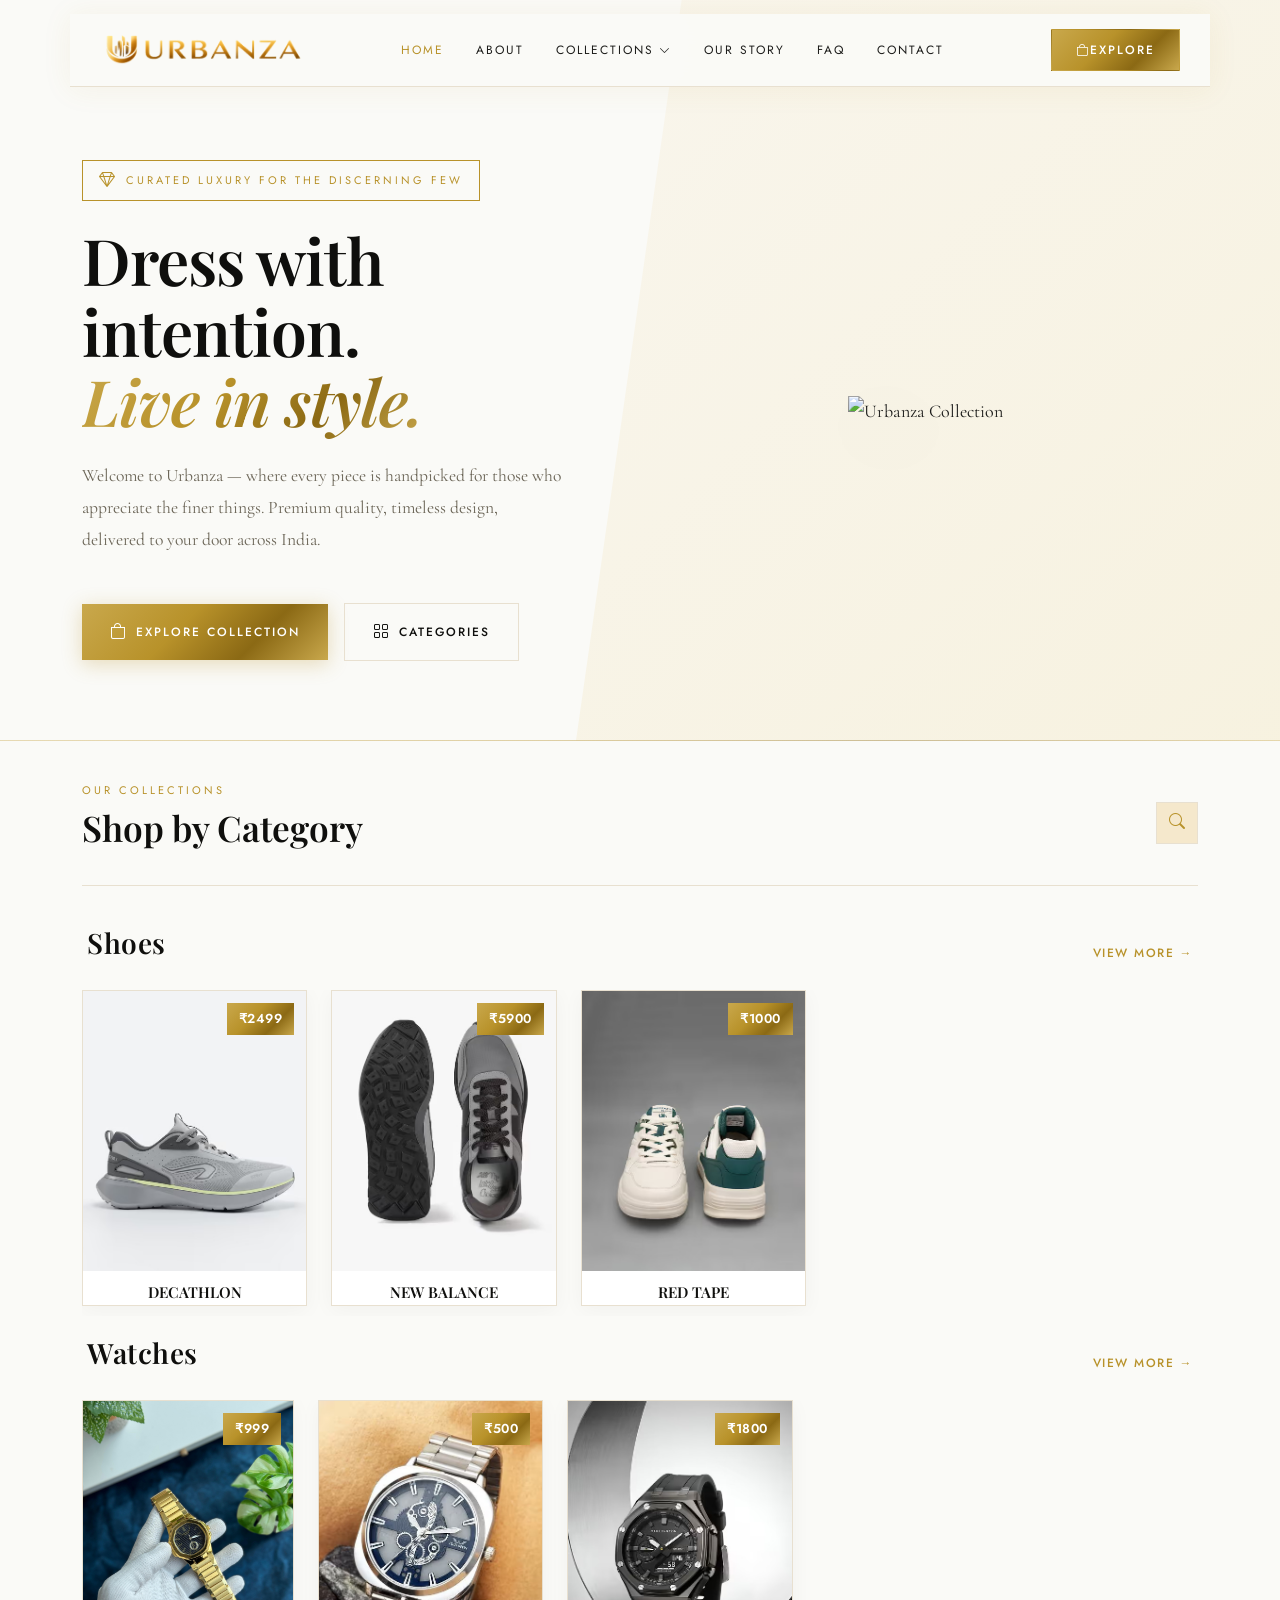
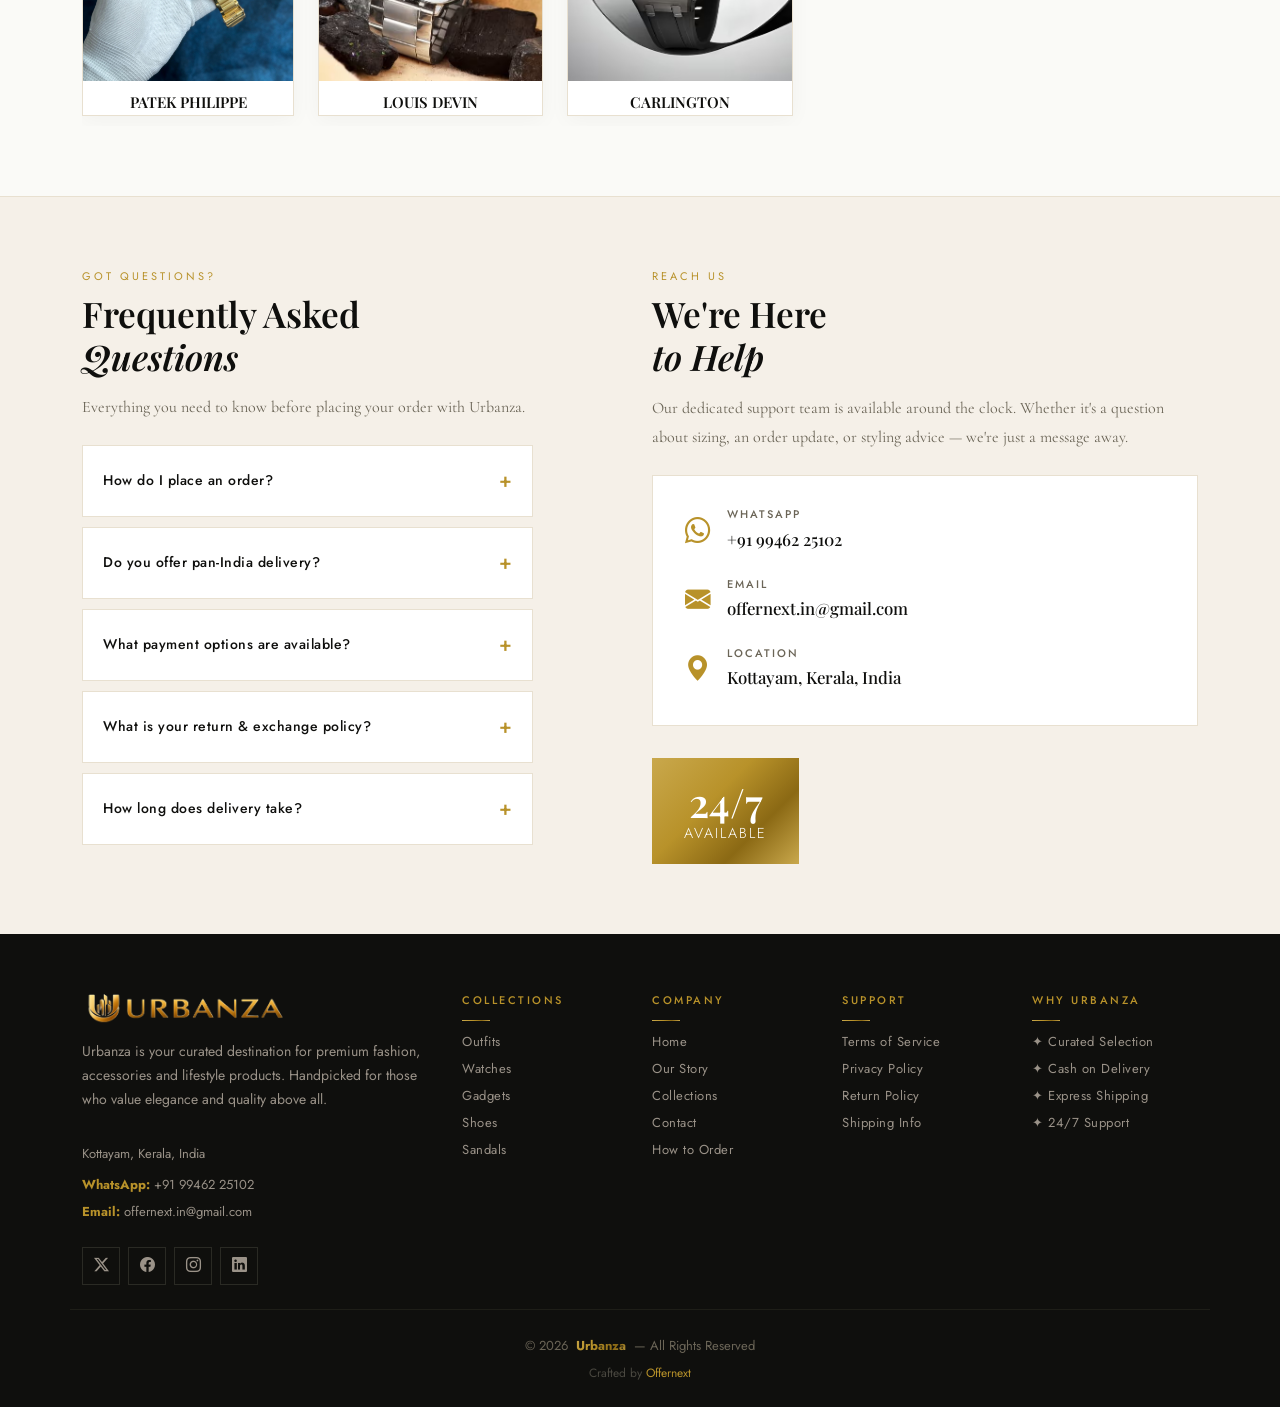
==== commit b0980a66: "Update index.html" ====
--- a/index.html
+++ b/index.html
@@ -239,7 +239,7 @@
 
         <div class="col-lg-4 col-md-6 footer-about">
           <a href="index.html" class="logo d-flex align-items-center mb-3">
-            <img src="assets/img/logo.png" alt="Urbanza" style="max-height:48px;">
+            <img src="assets/img/logo.png" alt="Urbanza" style="max-height:30px;">
           </a>
           <p>
             Urbanza is your curated destination for premium fashion, 
